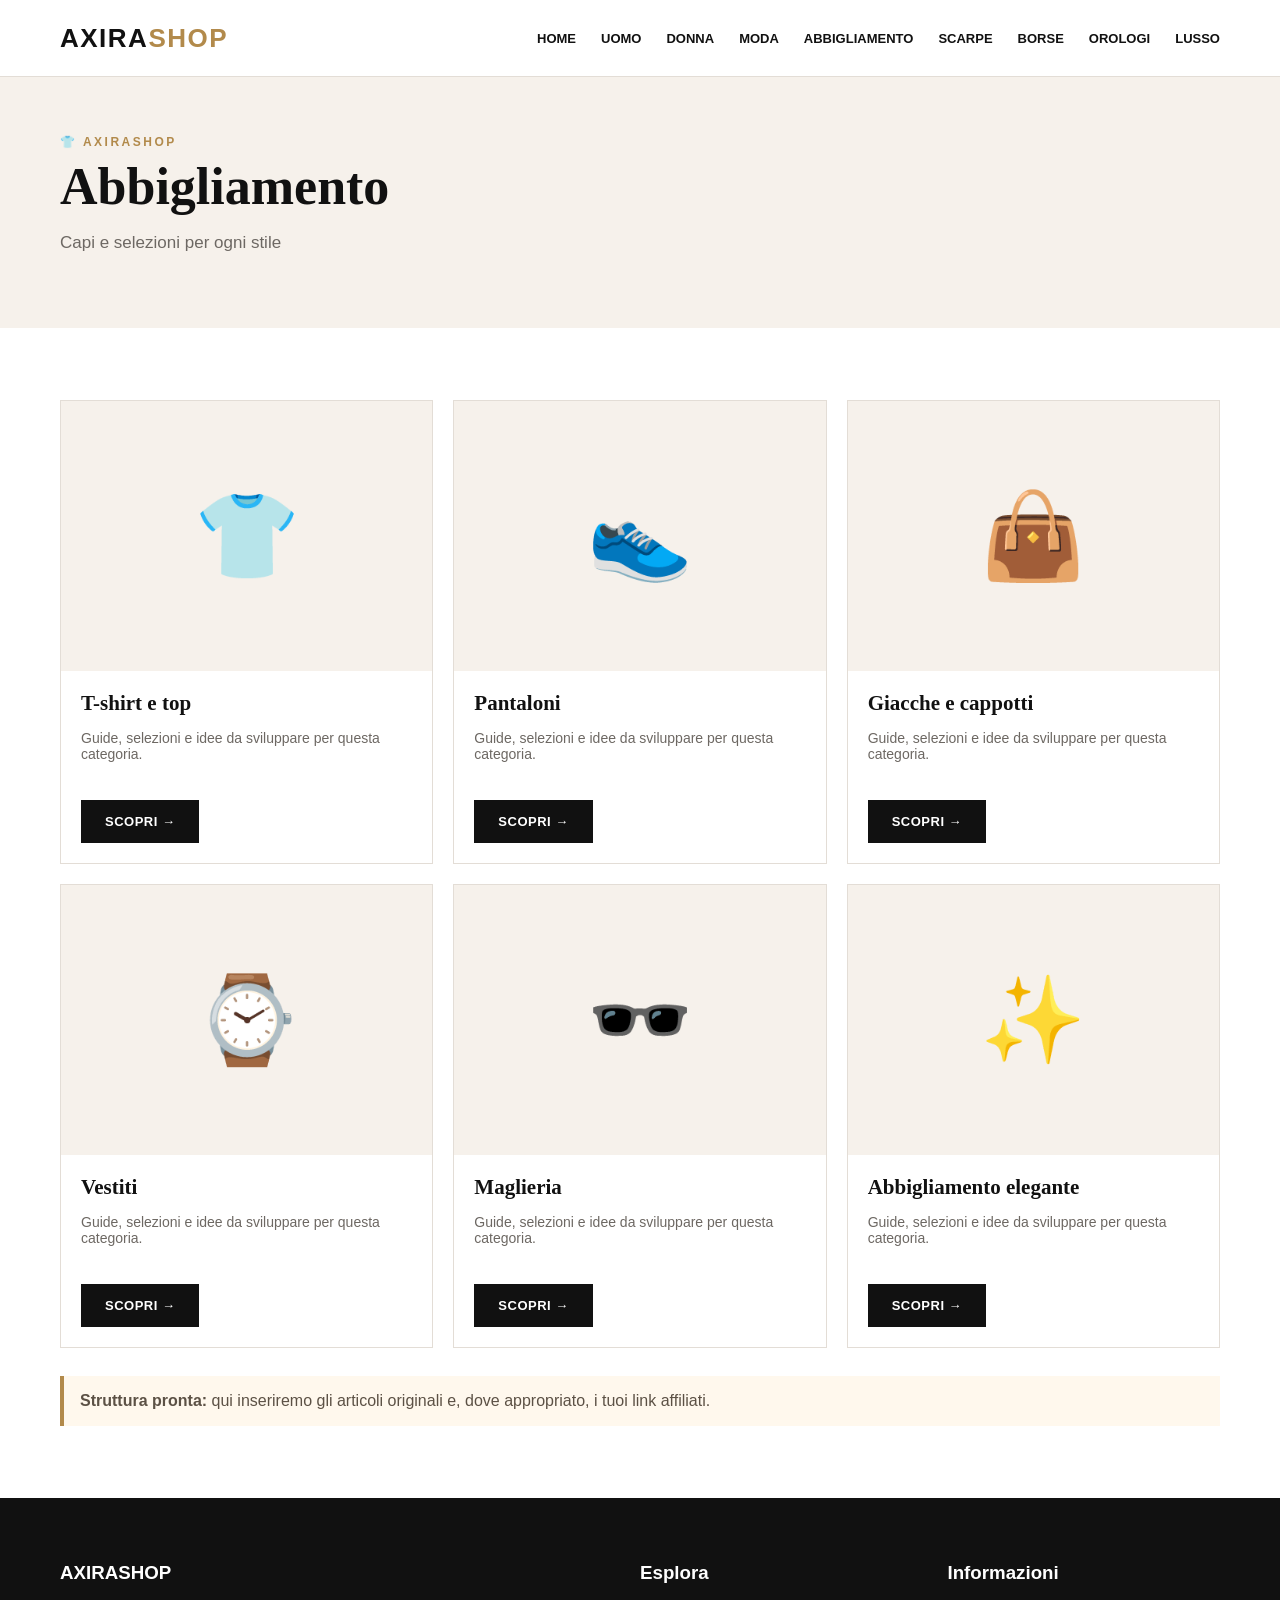
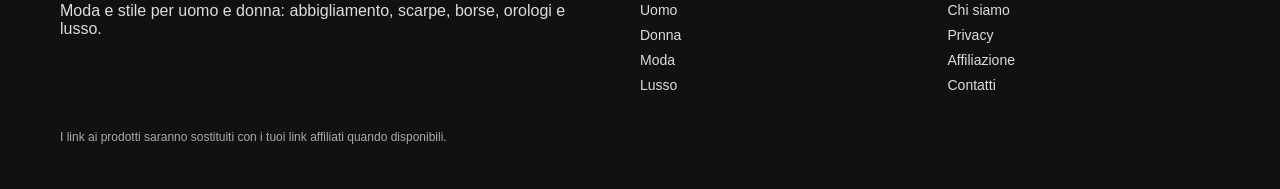
==== abbigliamento.html @ c2051d9a "Add files via upload" ====
<!doctype html><html lang="it"><head><meta charset="utf-8"><meta name="viewport" content="width=device-width,initial-scale=1">
<title>Abbigliamento | AxiraShop</title><meta name="description" content="AxiraShop: moda, abbigliamento, scarpe, borse, orologi e lusso per uomo e donna."><link rel="stylesheet" href="style.css"></head><body>
<header><div class="container nav"><a class="logo" href="index.html">AXIRA<i>SHOP</i></a><nav class="menu"><a href="index.html">Home</a><a href="uomo.html">Uomo</a><a href="donna.html">Donna</a><a href="moda.html">Moda</a><a href="abbigliamento.html">Abbigliamento</a><a href="scarpe.html">Scarpe</a><a href="borse.html">Borse</a><a href="orologi.html">Orologi</a><a href="lusso.html">Lusso</a></nav></div></header>
<section class="pagehero"><div class="container"><div class="eyebrow">👕 AXIRASHOP</div><h1>Abbigliamento</h1><p>Capi e selezioni per ogni stile</p></div></section><section class="section"><div class="container"><div class="grid"><article class="item"><div class="item-img">👕</div><div class="item-body"><h3>T-shirt e top</h3><p>Guide, selezioni e idee da sviluppare per questa categoria.</p><a class="btn" href="articolo.html">Scopri →</a></div></article><article class="item"><div class="item-img">👟</div><div class="item-body"><h3>Pantaloni</h3><p>Guide, selezioni e idee da sviluppare per questa categoria.</p><a class="btn" href="articolo.html">Scopri →</a></div></article><article class="item"><div class="item-img">👜</div><div class="item-body"><h3>Giacche e cappotti</h3><p>Guide, selezioni e idee da sviluppare per questa categoria.</p><a class="btn" href="articolo.html">Scopri →</a></div></article><article class="item"><div class="item-img">⌚</div><div class="item-body"><h3>Vestiti</h3><p>Guide, selezioni e idee da sviluppare per questa categoria.</p><a class="btn" href="articolo.html">Scopri →</a></div></article><article class="item"><div class="item-img">🕶️</div><div class="item-body"><h3>Maglieria</h3><p>Guide, selezioni e idee da sviluppare per questa categoria.</p><a class="btn" href="articolo.html">Scopri →</a></div></article><article class="item"><div class="item-img">✨</div><div class="item-body"><h3>Abbigliamento elegante</h3><p>Guide, selezioni e idee da sviluppare per questa categoria.</p><a class="btn" href="articolo.html">Scopri →</a></div></article></div><div class="note"><strong>Struttura pronta:</strong> qui inseriremo gli articoli originali e, dove appropriato, i tuoi link affiliati.</div></div></section><footer><div class="container foot"><div><h3>AXIRASHOP</h3><p>Moda e stile per uomo e donna: abbigliamento, scarpe, borse, orologi e lusso.</p></div><div><h3>Esplora</h3><a href="uomo.html">Uomo</a><a href="donna.html">Donna</a><a href="moda.html">Moda</a><a href="lusso.html">Lusso</a></div><div><h3>Informazioni</h3><a href="chi-siamo.html">Chi siamo</a><a href="privacy.html">Privacy</a><a href="disclosure.html">Affiliazione</a><a href="contatti.html">Contatti</a></div></div><div class="container small">I link ai prodotti saranno sostituiti con i tuoi link affiliati quando disponibili.</div></footer></body></html>
---- style.css ----
:root{--black:#111;--cream:#f6f1eb;--taupe:#d9cdc1;--gold:#b28a4b;--gray:#6d6863;--white:#fff;--line:#e3ddd6}
*{box-sizing:border-box}html{scroll-behavior:smooth}body{margin:0;font-family:Arial,Helvetica,sans-serif;color:var(--black);background:#fff}a{text-decoration:none;color:inherit}.container{width:min(1160px,92%);margin:auto}
header{position:sticky;top:0;z-index:30;background:#fff;border-bottom:1px solid var(--line)}.nav{min-height:76px;display:flex;align-items:center;justify-content:space-between;gap:25px}.logo{font-size:26px;font-weight:900;letter-spacing:1.5px}.logo i{font-style:normal;color:var(--gold)}
.menu{display:flex;gap:25px;font-size:13px;font-weight:800;text-transform:uppercase;flex-wrap:wrap}.menu a:hover{color:var(--gold)}
.hero{background:var(--cream);padding:80px 0}.hero-grid{display:grid;grid-template-columns:1fr 1fr;gap:45px;align-items:center}.eyebrow{font-size:12px;letter-spacing:2.5px;font-weight:800;color:var(--gold);text-transform:uppercase}.hero h1{font-family:Georgia,serif;font-size:clamp(42px,6vw,74px);line-height:1.02;margin:15px 0 20px}.hero p{font-size:18px;color:var(--gray);max-width:590px;line-height:1.7}.hero-art{height:420px;border-radius:2px;background:linear-gradient(145deg,#ddd1c5,#bca99a);display:grid;place-items:center;font-size:130px}
.btn{display:inline-block;background:var(--black);color:#fff;padding:14px 24px;font-size:13px;font-weight:800;text-transform:uppercase;letter-spacing:.5px;margin-top:12px}.btn:hover{background:var(--gold)}
.section{padding:72px 0}.alt{background:#faf8f5}.title{text-align:center;margin-bottom:40px}.title h2{font-family:Georgia,serif;font-size:36px;margin:0 0 8px}.title p{color:var(--gray)}
.gender{display:grid;grid-template-columns:1fr 1fr;gap:24px}.gender-card{min-height:310px;padding:38px;display:flex;flex-direction:column;justify-content:flex-end}.men{background:#dfe3e5}.women{background:#eadbd5}.gender-card h3{font-family:Georgia,serif;font-size:42px;margin:8px 0}.gender-card p{color:#555;max-width:420px}
.cats{display:grid;grid-template-columns:repeat(3,1fr);gap:20px}.cat{border:1px solid var(--line);min-height:210px;padding:28px;display:flex;flex-direction:column;justify-content:flex-end}.cat .icon{font-size:42px;margin-bottom:auto}.cat h3{font-family:Georgia,serif;font-size:24px;margin:0 0 6px}.cat p{font-size:13px;color:var(--gray);margin:0}
.featured{display:grid;grid-template-columns:repeat(3,1fr);gap:20px}.item{border:1px solid var(--line);background:#fff}.item-img{height:270px;background:var(--cream);display:grid;place-items:center;font-size:85px}.item-body{padding:20px}.item h3{font-family:Georgia,serif;margin:0 0 8px;font-size:21px}.item p{font-size:14px;color:var(--gray);min-height:44px}
.pagehero{background:var(--cream);padding:58px 0}.pagehero h1{font-family:Georgia,serif;font-size:52px;margin:8px 0}.pagehero p{color:var(--gray);font-size:17px}.grid{display:grid;grid-template-columns:repeat(3,1fr);gap:20px}.note{background:#fff8ed;border-left:4px solid var(--gold);padding:16px;margin-top:28px;color:#5c5145}
.article{max-width:820px;margin:auto}.article h2{font-family:Georgia,serif;font-size:30px;margin-top:38px}.article p,.article li{font-size:17px;line-height:1.75;color:#3f3b37}
footer{background:#111;color:#ddd;padding:45px 0}.foot{display:grid;grid-template-columns:2fr 1fr 1fr;gap:35px}.foot h3{color:#fff}.foot a{display:block;margin:9px 0;font-size:14px}.small{font-size:12px;color:#aaa;margin-top:28px}
@media(max-width:850px){.nav{padding:16px 0;align-items:flex-start;flex-direction:column}.hero-grid,.gender,.foot{grid-template-columns:1fr}.cats,.featured,.grid{grid-template-columns:1fr 1fr}.hero-art{height:300px}}
@media(max-width:520px){.cats,.featured,.grid{grid-template-columns:1fr}}
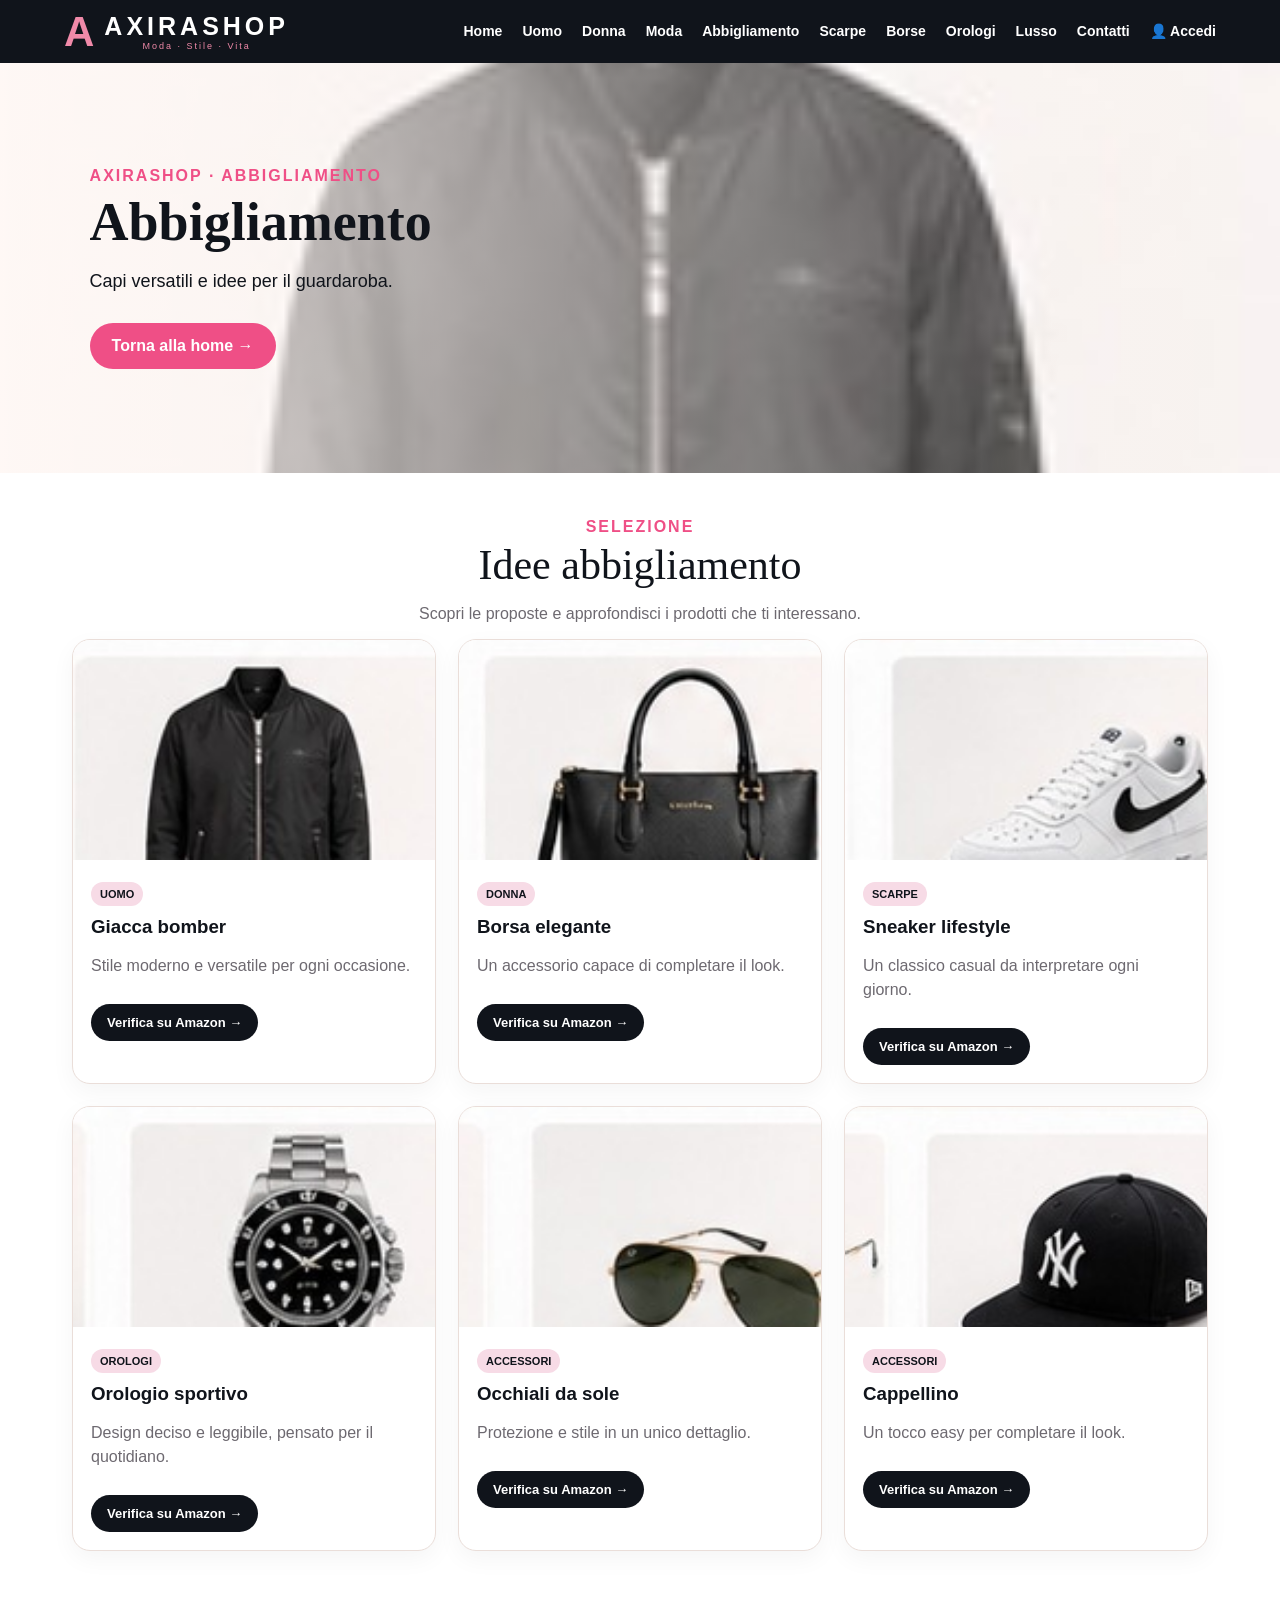
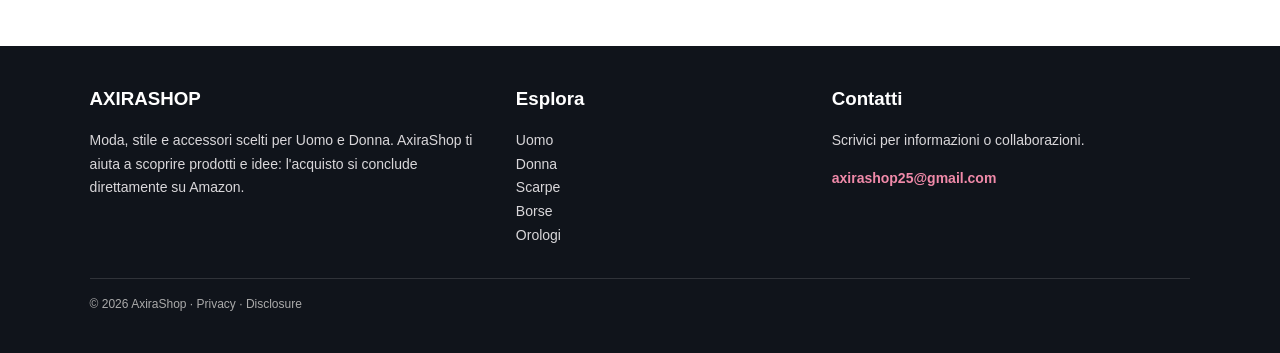
==== commit 4d46d75c: "Add files via upload" ====
--- a/abbigliamento.html
+++ b/abbigliamento.html
@@ -1,4 +1,11 @@
 <!doctype html><html lang="it"><head><meta charset="utf-8"><meta name="viewport" content="width=device-width,initial-scale=1">
-<title>Abbigliamento | AxiraShop</title><meta name="description" content="AxiraShop: moda, abbigliamento, scarpe, borse, orologi e lusso per uomo e donna."><link rel="stylesheet" href="style.css"></head><body>
-<header><div class="container nav"><a class="logo" href="index.html">AXIRA<i>SHOP</i></a><nav class="menu"><a href="index.html">Home</a><a href="uomo.html">Uomo</a><a href="donna.html">Donna</a><a href="moda.html">Moda</a><a href="abbigliamento.html">Abbigliamento</a><a href="scarpe.html">Scarpe</a><a href="borse.html">Borse</a><a href="orologi.html">Orologi</a><a href="lusso.html">Lusso</a></nav></div></header>
-<section class="pagehero"><div class="container"><div class="eyebrow">👕 AXIRASHOP</div><h1>Abbigliamento</h1><p>Capi e selezioni per ogni stile</p></div></section><section class="section"><div class="container"><div class="grid"><article class="item"><div class="item-img">👕</div><div class="item-body"><h3>T-shirt e top</h3><p>Guide, selezioni e idee da sviluppare per questa categoria.</p><a class="btn" href="articolo.html">Scopri →</a></div></article><article class="item"><div class="item-img">👟</div><div class="item-body"><h3>Pantaloni</h3><p>Guide, selezioni e idee da sviluppare per questa categoria.</p><a class="btn" href="articolo.html">Scopri →</a></div></article><article class="item"><div class="item-img">👜</div><div class="item-body"><h3>Giacche e cappotti</h3><p>Guide, selezioni e idee da sviluppare per questa categoria.</p><a class="btn" href="articolo.html">Scopri →</a></div></article><article class="item"><div class="item-img">⌚</div><div class="item-body"><h3>Vestiti</h3><p>Guide, selezioni e idee da sviluppare per questa categoria.</p><a class="btn" href="articolo.html">Scopri →</a></div></article><article class="item"><div class="item-img">🕶️</div><div class="item-body"><h3>Maglieria</h3><p>Guide, selezioni e idee da sviluppare per questa categoria.</p><a class="btn" href="articolo.html">Scopri →</a></div></article><article class="item"><div class="item-img">✨</div><div class="item-body"><h3>Abbigliamento elegante</h3><p>Guide, selezioni e idee da sviluppare per questa categoria.</p><a class="btn" href="articolo.html">Scopri →</a></div></article></div><div class="note"><strong>Struttura pronta:</strong> qui inseriremo gli articoli originali e, dove appropriato, i tuoi link affiliati.</div></div></section><footer><div class="container foot"><div><h3>AXIRASHOP</h3><p>Moda e stile per uomo e donna: abbigliamento, scarpe, borse, orologi e lusso.</p></div><div><h3>Esplora</h3><a href="uomo.html">Uomo</a><a href="donna.html">Donna</a><a href="moda.html">Moda</a><a href="lusso.html">Lusso</a></div><div><h3>Informazioni</h3><a href="chi-siamo.html">Chi siamo</a><a href="privacy.html">Privacy</a><a href="disclosure.html">Affiliazione</a><a href="contatti.html">Contatti</a></div></div><div class="container small">I link ai prodotti saranno sostituiti con i tuoi link affiliati quando disponibili.</div></footer></body></html>
+<title>Abbigliamento — AxiraShop</title><link rel="stylesheet" href="style.css"></head><body><header class="top"><a class="logo" href="index.html"><span class="logo-mark">A</span><span><b>AXIRASHOP</b><small>Moda · Stile · Vita</small></span></a><nav>
+<a href="index.html">Home</a><a href="uomo.html">Uomo</a><a href="donna.html">Donna</a>
+<a href="moda.html">Moda</a><a href="abbigliamento.html">Abbigliamento</a><a href="scarpe.html">Scarpe</a>
+<a href="borse.html">Borse</a><a href="orologi.html">Orologi</a><a href="lusso.html">Lusso</a>
+<a href="contatti.html">Contatti</a><a href="account.html" class="account-link">👤 Accedi</a></nav></header>
+<section class="hero" style="background-image:linear-gradient(90deg,#fff8f5ee,#fff8f500),url('images/prodotto1.jpg')"><div class="hero-copy"><div class="eyebrow">AxiraShop · Abbigliamento</div><h1>Abbigliamento</h1><p>Capi versatili e idee per il guardaroba.</p><a class="btn" href="index.html">Torna alla home →</a></div></section>
+<div class="wrap"><div class="title"><div class="eyebrow">Selezione</div><h2>Idee abbigliamento</h2><p>Scopri le proposte e approfondisci i prodotti che ti interessano.</p></div><div class="products"><article class="card"><img src="images/prodotto1.jpg" alt="Giacca bomber"><div class="pad"><span class="tag">UOMO</span><h3>Giacca bomber</h3><p>Stile moderno e versatile per ogni occasione.</p><a class="btn" href="articolo.html">Verifica su Amazon →</a></div></article><article class="card"><img src="images/prodotto2.jpg" alt="Borsa elegante"><div class="pad"><span class="tag">DONNA</span><h3>Borsa elegante</h3><p>Un accessorio capace di completare il look.</p><a class="btn" href="articolo.html">Verifica su Amazon →</a></div></article><article class="card"><img src="images/prodotto3.jpg" alt="Sneaker lifestyle"><div class="pad"><span class="tag">SCARPE</span><h3>Sneaker lifestyle</h3><p>Un classico casual da interpretare ogni giorno.</p><a class="btn" href="articolo.html">Verifica su Amazon →</a></div></article><article class="card"><img src="images/prodotto4.jpg" alt="Orologio sportivo"><div class="pad"><span class="tag">OROLOGI</span><h3>Orologio sportivo</h3><p>Design deciso e leggibile, pensato per il quotidiano.</p><a class="btn" href="articolo.html">Verifica su Amazon →</a></div></article><article class="card"><img src="images/prodotto5.jpg" alt="Occhiali da sole"><div class="pad"><span class="tag">ACCESSORI</span><h3>Occhiali da sole</h3><p>Protezione e stile in un unico dettaglio.</p><a class="btn" href="articolo.html">Verifica su Amazon →</a></div></article><article class="card"><img src="images/prodotto6.jpg" alt="Cappellino"><div class="pad"><span class="tag">ACCESSORI</span><h3>Cappellino</h3><p>Un tocco easy per completare il look.</p><a class="btn" href="articolo.html">Verifica su Amazon →</a></div></article></div></div><footer><div class="foot"><div><h3>AXIRASHOP</h3><p>Moda, stile e accessori scelti per Uomo e Donna. AxiraShop ti aiuta a scoprire prodotti e idee: l'acquisto si conclude direttamente su Amazon.</p></div>
+<div><h3>Esplora</h3><a href="uomo.html">Uomo</a><br><a href="donna.html">Donna</a><br><a href="scarpe.html">Scarpe</a><br><a href="borse.html">Borse</a><br><a href="orologi.html">Orologi</a></div>
+<div><h3>Contatti</h3><p>Scrivici per informazioni o collaborazioni.</p><a class="mail" href="mailto:axirashop25@gmail.com">axirashop25@gmail.com</a></div></div>
+<div class="copy">© 2026 AxiraShop · <a href="privacy.html">Privacy</a> · <a href="disclosure.html">Disclosure</a></div></footer></body></html>
--- a/style.css
+++ b/style.css
@@ -1,15 +1,40 @@
-:root{--black:#111;--cream:#f6f1eb;--taupe:#d9cdc1;--gold:#b28a4b;--gray:#6d6863;--white:#fff;--line:#e3ddd6}
-*{box-sizing:border-box}html{scroll-behavior:smooth}body{margin:0;font-family:Arial,Helvetica,sans-serif;color:var(--black);background:#fff}a{text-decoration:none;color:inherit}.container{width:min(1160px,92%);margin:auto}
-header{position:sticky;top:0;z-index:30;background:#fff;border-bottom:1px solid var(--line)}.nav{min-height:76px;display:flex;align-items:center;justify-content:space-between;gap:25px}.logo{font-size:26px;font-weight:900;letter-spacing:1.5px}.logo i{font-style:normal;color:var(--gold)}
-.menu{display:flex;gap:25px;font-size:13px;font-weight:800;text-transform:uppercase;flex-wrap:wrap}.menu a:hover{color:var(--gold)}
-.hero{background:var(--cream);padding:80px 0}.hero-grid{display:grid;grid-template-columns:1fr 1fr;gap:45px;align-items:center}.eyebrow{font-size:12px;letter-spacing:2.5px;font-weight:800;color:var(--gold);text-transform:uppercase}.hero h1{font-family:Georgia,serif;font-size:clamp(42px,6vw,74px);line-height:1.02;margin:15px 0 20px}.hero p{font-size:18px;color:var(--gray);max-width:590px;line-height:1.7}.hero-art{height:420px;border-radius:2px;background:linear-gradient(145deg,#ddd1c5,#bca99a);display:grid;place-items:center;font-size:130px}
-.btn{display:inline-block;background:var(--black);color:#fff;padding:14px 24px;font-size:13px;font-weight:800;text-transform:uppercase;letter-spacing:.5px;margin-top:12px}.btn:hover{background:var(--gold)}
-.section{padding:72px 0}.alt{background:#faf8f5}.title{text-align:center;margin-bottom:40px}.title h2{font-family:Georgia,serif;font-size:36px;margin:0 0 8px}.title p{color:var(--gray)}
-.gender{display:grid;grid-template-columns:1fr 1fr;gap:24px}.gender-card{min-height:310px;padding:38px;display:flex;flex-direction:column;justify-content:flex-end}.men{background:#dfe3e5}.women{background:#eadbd5}.gender-card h3{font-family:Georgia,serif;font-size:42px;margin:8px 0}.gender-card p{color:#555;max-width:420px}
-.cats{display:grid;grid-template-columns:repeat(3,1fr);gap:20px}.cat{border:1px solid var(--line);min-height:210px;padding:28px;display:flex;flex-direction:column;justify-content:flex-end}.cat .icon{font-size:42px;margin-bottom:auto}.cat h3{font-family:Georgia,serif;font-size:24px;margin:0 0 6px}.cat p{font-size:13px;color:var(--gray);margin:0}
-.featured{display:grid;grid-template-columns:repeat(3,1fr);gap:20px}.item{border:1px solid var(--line);background:#fff}.item-img{height:270px;background:var(--cream);display:grid;place-items:center;font-size:85px}.item-body{padding:20px}.item h3{font-family:Georgia,serif;margin:0 0 8px;font-size:21px}.item p{font-size:14px;color:var(--gray);min-height:44px}
-.pagehero{background:var(--cream);padding:58px 0}.pagehero h1{font-family:Georgia,serif;font-size:52px;margin:8px 0}.pagehero p{color:var(--gray);font-size:17px}.grid{display:grid;grid-template-columns:repeat(3,1fr);gap:20px}.note{background:#fff8ed;border-left:4px solid var(--gold);padding:16px;margin-top:28px;color:#5c5145}
-.article{max-width:820px;margin:auto}.article h2{font-family:Georgia,serif;font-size:30px;margin-top:38px}.article p,.article li{font-size:17px;line-height:1.75;color:#3f3b37}
-footer{background:#111;color:#ddd;padding:45px 0}.foot{display:grid;grid-template-columns:2fr 1fr 1fr;gap:35px}.foot h3{color:#fff}.foot a{display:block;margin:9px 0;font-size:14px}.small{font-size:12px;color:#aaa;margin-top:28px}
-@media(max-width:850px){.nav{padding:16px 0;align-items:flex-start;flex-direction:column}.hero-grid,.gender,.foot{grid-template-columns:1fr}.cats,.featured,.grid{grid-template-columns:1fr 1fr}.hero-art{height:300px}}
-@media(max-width:520px){.cats,.featured,.grid{grid-template-columns:1fr}}
+
+:root{--ink:#10141b;--pink:#ef4f86;--cream:#fff8f5;--line:#eaded9;--muted:#6d6970}
+*{box-sizing:border-box} body{margin:0;font-family:Arial,Helvetica,sans-serif;color:var(--ink);background:#fff}
+a{text-decoration:none;color:inherit}.top{background:var(--ink);color:#fff;padding:12px 5%;display:flex;align-items:center;gap:28px;position:sticky;top:0;z-index:10}
+.logo{display:flex;align-items:center;gap:10px;margin-right:auto}.logo-mark{font-size:42px;font-weight:900;color:#f08aa9;line-height:.8}.logo b{font-size:25px;letter-spacing:4px}.logo small{display:block;color:#f08aa9;letter-spacing:2px;text-align:center;font-size:9px}
+nav{display:flex;gap:20px;flex-wrap:wrap;font-weight:700;font-size:14px}nav a{padding:9px 0;border-bottom:2px solid transparent}nav a:hover{border-color:var(--pink)}
+.hero{min-height:410px;background-size:cover;background-position:center;display:flex;align-items:center;padding:55px 7%}.hero-copy{max-width:520px}.eyebrow{color:var(--pink);font-weight:800;text-transform:uppercase;letter-spacing:2px}.hero h1{font-family:Georgia,serif;font-size:54px;line-height:1;margin:10px 0}.hero p{font-size:18px;line-height:1.6}.btn{display:inline-block;background:var(--pink);color:#fff;padding:14px 22px;border-radius:30px;font-weight:800;margin-top:10px}
+.wrap{max-width:1180px;margin:auto;padding:45px 22px}.title{text-align:center}.title h2{font:42px Georgia,serif;margin:5px 0}.title p{color:var(--muted)}
+.cats{display:grid;grid-template-columns:repeat(6,1fr);gap:18px;margin-top:30px}.cat{text-align:center}.cat img{width:125px;height:125px;object-fit:cover;border-radius:50%;box-shadow:0 8px 24px #0001}.cat h3{margin:12px 0 5px}.cat p{margin:0;color:var(--muted);font-size:13px}
+.feature{background-size:cover;background-position:center;min-height:260px;color:#fff;border-radius:24px;display:flex;align-items:center;padding:40px;margin:30px 0}.feature div{max-width:480px}.feature h2{font:40px Georgia,serif;margin:5px 0}.feature p{line-height:1.6}
+.products{display:grid;grid-template-columns:repeat(3,1fr);gap:22px}.card{border:1px solid var(--line);border-radius:18px;overflow:hidden;background:#fff;box-shadow:0 8px 25px #0000000b}.card img{width:100%;height:220px;object-fit:cover}.card .pad{padding:18px}.tag{display:inline-block;font-size:11px;font-weight:900;padding:6px 9px;background:#f7dbe6;border-radius:20px}.card h3{margin:10px 0 6px}.card p{color:var(--muted);line-height:1.5}.card .btn{background:var(--ink);padding:11px 16px;font-size:13px}
+footer{background:var(--ink);color:#fff;margin-top:50px;padding:42px 7%}.foot{display:grid;grid-template-columns:1.4fr 1fr 1.3fr;gap:40px}.foot h3{margin-top:0}.foot p,.foot a{color:#d9d7da;line-height:1.7;font-size:14px}.mail{color:#f08aa9!important;font-weight:800}.copy{border-top:1px solid #ffffff22;margin-top:30px;padding-top:18px;color:#aaa;font-size:12px}
+@media(max-width:900px){nav{display:none}.cats{grid-template-columns:repeat(3,1fr)}.products{grid-template-columns:repeat(2,1fr)}.hero h1{font-size:42px}}
+@media(max-width:600px){.cats,.products{grid-template-columns:1fr}.hero{min-height:520px}.hero h1{font-size:38px}.foot{grid-template-columns:1fr}}
+
+
+/* AxiraShop account interface */
+.account-wrap{max-width:520px;margin:70px auto;padding:0 20px}
+.account-card{background:#fff;border:1px solid #e8e1dc;border-radius:18px;padding:34px;box-shadow:0 18px 50px rgba(0,0,0,.08)}
+.account-tabs{display:flex;gap:8px;margin-bottom:26px;background:#f6f2ef;padding:5px;border-radius:12px}
+.account-tab{flex:1;border:0;background:transparent;padding:12px;border-radius:9px;font-weight:700;cursor:pointer}
+.account-tab.active{background:#111;color:#fff}
+.account-title{font-family:Georgia,serif;font-size:34px;margin:0 0 8px}
+.account-subtitle{color:#6f6863;margin:0 0 25px;line-height:1.5}
+.account-form{display:grid;gap:14px}
+.account-form label{font-size:13px;font-weight:700}
+.account-form input{width:100%;box-sizing:border-box;padding:14px 15px;border:1px solid #d9d1cb;border-radius:10px;font:inherit;background:#fff}
+.account-form input:focus{outline:2px solid #e8b6c8;border-color:#c989a2}
+.password-row{position:relative}
+.password-row input{padding-right:90px}
+.password-toggle{position:absolute;right:8px;top:8px;height:40px;border:0;background:transparent;font-size:12px;font-weight:700;cursor:pointer}
+.account-main-btn{border:0;border-radius:10px;background:#111;color:#fff;padding:14px 18px;font-weight:800;cursor:pointer;margin-top:5px}
+.account-divider{display:flex;align-items:center;gap:12px;margin:22px 0;color:#918983;font-size:12px}
+.account-divider:before,.account-divider:after{content:"";height:1px;background:#e5ddd7;flex:1}
+.social-buttons{display:grid;gap:10px}
+.social-btn{border:1px solid #d9d1cb;background:#fff;border-radius:10px;padding:13px 15px;font-weight:700;cursor:pointer;text-align:center}
+.social-btn:hover{background:#f8f5f2}
+.account-note{font-size:11px;color:#8a817b;text-align:center;margin-top:18px;line-height:1.5}
+.account-link{font-weight:700}
+@media(max-width:600px){.account-wrap{margin:35px auto}.account-card{padding:24px}.account-title{font-size:29px}}
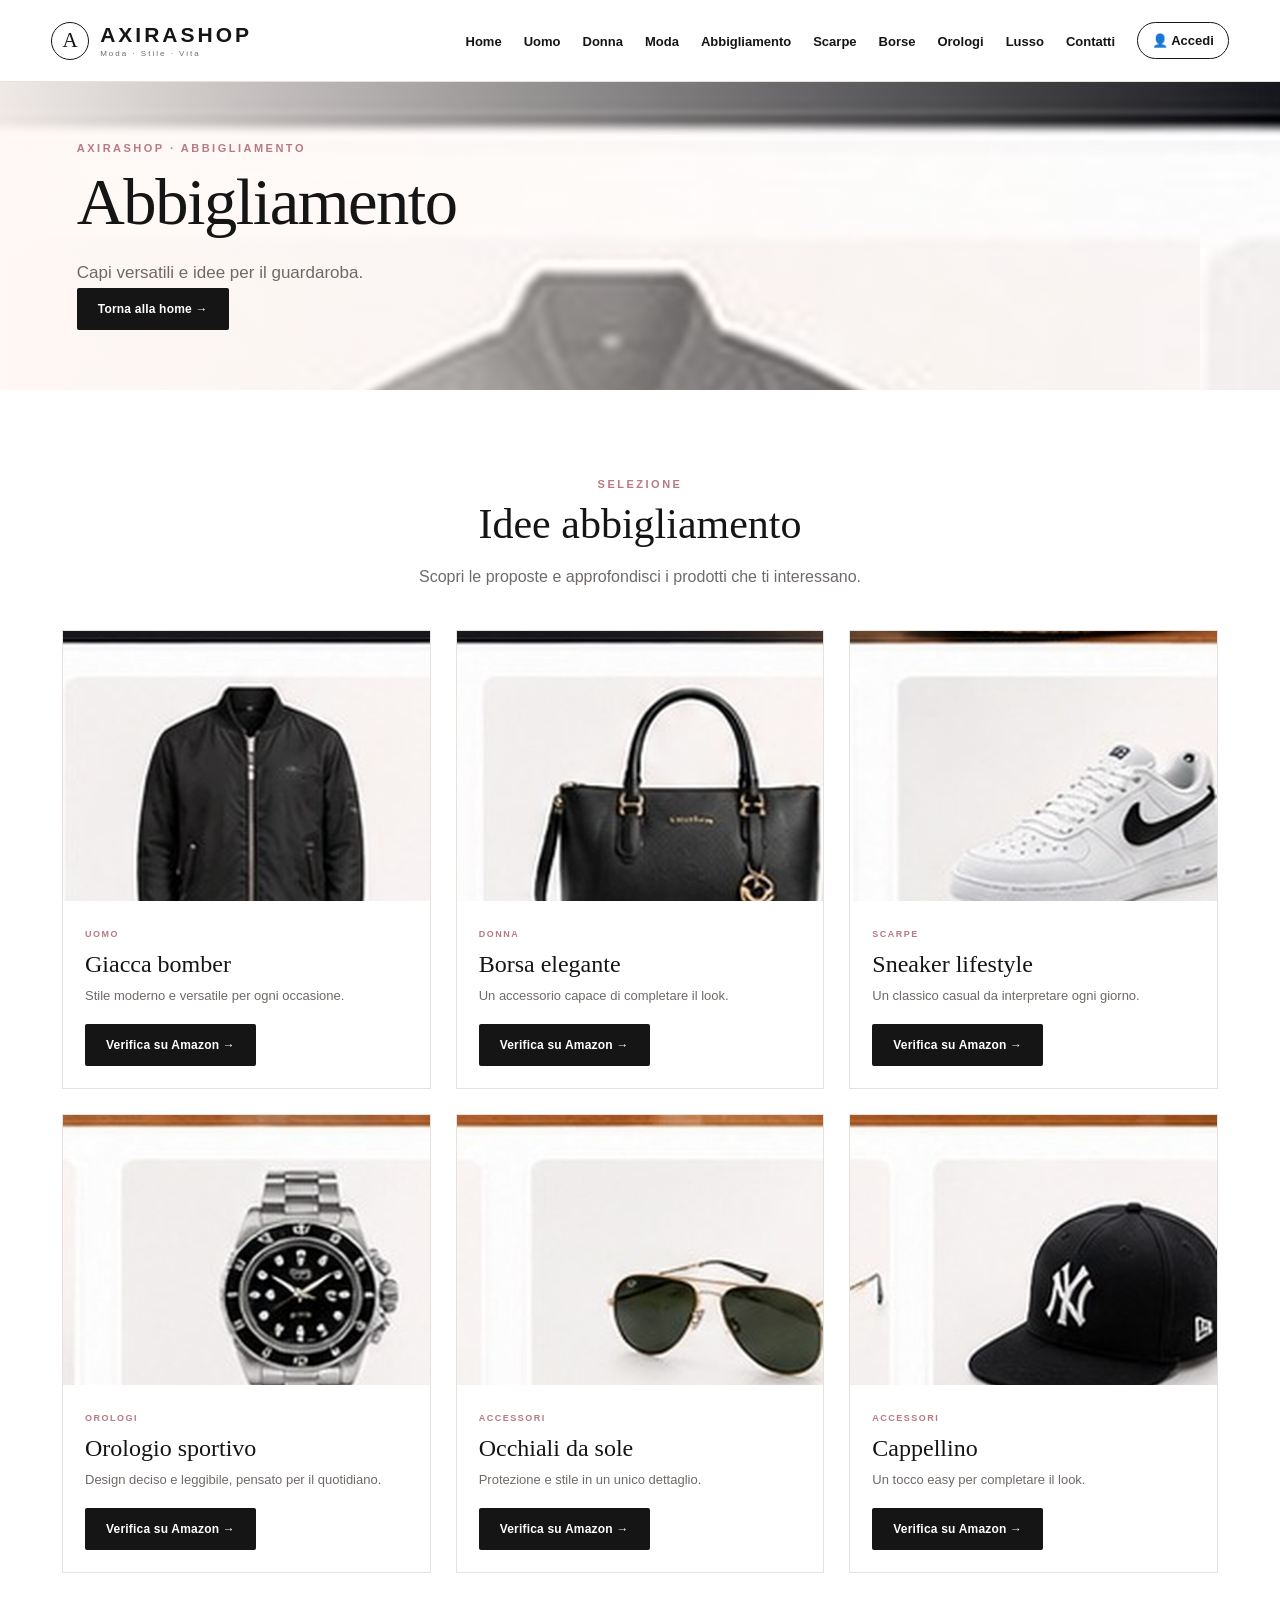
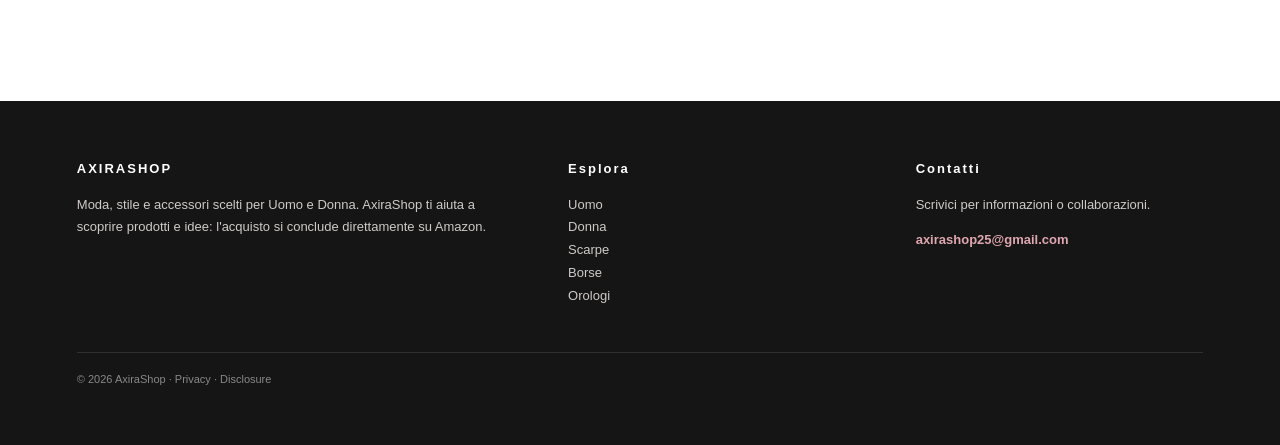
==== commit 6d226b17: "Add files via upload" ====
--- a/abbigliamento.html
+++ b/abbigliamento.html
@@ -1,11 +1,11 @@
 <!doctype html><html lang="it"><head><meta charset="utf-8"><meta name="viewport" content="width=device-width,initial-scale=1">
-<title>Abbigliamento — AxiraShop</title><link rel="stylesheet" href="style.css"></head><body><header class="top"><a class="logo" href="index.html"><span class="logo-mark">A</span><span><b>AXIRASHOP</b><small>Moda · Stile · Vita</small></span></a><nav>
+<title>Abbigliamento — AxiraShop</title><link rel="stylesheet" href="style.css?v=8"></head><body><header class="top"><a class="logo" href="index.html"><span class="logo-mark">A</span><span><b>AXIRASHOP</b><small>Moda · Stile · Vita</small></span></a><nav>
 <a href="index.html">Home</a><a href="uomo.html">Uomo</a><a href="donna.html">Donna</a>
 <a href="moda.html">Moda</a><a href="abbigliamento.html">Abbigliamento</a><a href="scarpe.html">Scarpe</a>
 <a href="borse.html">Borse</a><a href="orologi.html">Orologi</a><a href="lusso.html">Lusso</a>
 <a href="contatti.html">Contatti</a><a href="account.html" class="account-link">👤 Accedi</a></nav></header>
-<section class="hero" style="background-image:linear-gradient(90deg,#fff8f5ee,#fff8f500),url('images/prodotto1.jpg')"><div class="hero-copy"><div class="eyebrow">AxiraShop · Abbigliamento</div><h1>Abbigliamento</h1><p>Capi versatili e idee per il guardaroba.</p><a class="btn" href="index.html">Torna alla home →</a></div></section>
-<div class="wrap"><div class="title"><div class="eyebrow">Selezione</div><h2>Idee abbigliamento</h2><p>Scopri le proposte e approfondisci i prodotti che ti interessano.</p></div><div class="products"><article class="card"><img src="images/prodotto1.jpg" alt="Giacca bomber"><div class="pad"><span class="tag">UOMO</span><h3>Giacca bomber</h3><p>Stile moderno e versatile per ogni occasione.</p><a class="btn" href="articolo.html">Verifica su Amazon →</a></div></article><article class="card"><img src="images/prodotto2.jpg" alt="Borsa elegante"><div class="pad"><span class="tag">DONNA</span><h3>Borsa elegante</h3><p>Un accessorio capace di completare il look.</p><a class="btn" href="articolo.html">Verifica su Amazon →</a></div></article><article class="card"><img src="images/prodotto3.jpg" alt="Sneaker lifestyle"><div class="pad"><span class="tag">SCARPE</span><h3>Sneaker lifestyle</h3><p>Un classico casual da interpretare ogni giorno.</p><a class="btn" href="articolo.html">Verifica su Amazon →</a></div></article><article class="card"><img src="images/prodotto4.jpg" alt="Orologio sportivo"><div class="pad"><span class="tag">OROLOGI</span><h3>Orologio sportivo</h3><p>Design deciso e leggibile, pensato per il quotidiano.</p><a class="btn" href="articolo.html">Verifica su Amazon →</a></div></article><article class="card"><img src="images/prodotto5.jpg" alt="Occhiali da sole"><div class="pad"><span class="tag">ACCESSORI</span><h3>Occhiali da sole</h3><p>Protezione e stile in un unico dettaglio.</p><a class="btn" href="articolo.html">Verifica su Amazon →</a></div></article><article class="card"><img src="images/prodotto6.jpg" alt="Cappellino"><div class="pad"><span class="tag">ACCESSORI</span><h3>Cappellino</h3><p>Un tocco easy per completare il look.</p><a class="btn" href="articolo.html">Verifica su Amazon →</a></div></article></div></div><footer><div class="foot"><div><h3>AXIRASHOP</h3><p>Moda, stile e accessori scelti per Uomo e Donna. AxiraShop ti aiuta a scoprire prodotti e idee: l'acquisto si conclude direttamente su Amazon.</p></div>
+<section class="hero" style="background-image:linear-gradient(90deg,#fff8f5ee,#fff8f500),url('images/prodotto1_hq.jpg')"><div class="hero-copy"><div class="eyebrow">AxiraShop · Abbigliamento</div><h1>Abbigliamento</h1><p>Capi versatili e idee per il guardaroba.</p><a class="btn" href="index.html">Torna alla home →</a></div></section>
+<div class="wrap"><div class="title"><div class="eyebrow">Selezione</div><h2>Idee abbigliamento</h2><p>Scopri le proposte e approfondisci i prodotti che ti interessano.</p></div><div class="products"><article class="card"><img src="images/prodotto1_hq.jpg" alt="Giacca bomber"><div class="pad"><span class="tag">UOMO</span><h3>Giacca bomber</h3><p>Stile moderno e versatile per ogni occasione.</p><a class="btn" href="articolo.html">Verifica su Amazon →</a></div></article><article class="card"><img src="images/prodotto2_hq.jpg" alt="Borsa elegante"><div class="pad"><span class="tag">DONNA</span><h3>Borsa elegante</h3><p>Un accessorio capace di completare il look.</p><a class="btn" href="articolo.html">Verifica su Amazon →</a></div></article><article class="card"><img src="images/prodotto3_hq.jpg" alt="Sneaker lifestyle"><div class="pad"><span class="tag">SCARPE</span><h3>Sneaker lifestyle</h3><p>Un classico casual da interpretare ogni giorno.</p><a class="btn" href="articolo.html">Verifica su Amazon →</a></div></article><article class="card"><img src="images/prodotto4_hq.jpg" alt="Orologio sportivo"><div class="pad"><span class="tag">OROLOGI</span><h3>Orologio sportivo</h3><p>Design deciso e leggibile, pensato per il quotidiano.</p><a class="btn" href="articolo.html">Verifica su Amazon →</a></div></article><article class="card"><img src="images/prodotto5_hq.jpg" alt="Occhiali da sole"><div class="pad"><span class="tag">ACCESSORI</span><h3>Occhiali da sole</h3><p>Protezione e stile in un unico dettaglio.</p><a class="btn" href="articolo.html">Verifica su Amazon →</a></div></article><article class="card"><img src="images/prodotto6_hq.jpg" alt="Cappellino"><div class="pad"><span class="tag">ACCESSORI</span><h3>Cappellino</h3><p>Un tocco easy per completare il look.</p><a class="btn" href="articolo.html">Verifica su Amazon →</a></div></article></div></div><footer><div class="foot"><div><h3>AXIRASHOP</h3><p>Moda, stile e accessori scelti per Uomo e Donna. AxiraShop ti aiuta a scoprire prodotti e idee: l'acquisto si conclude direttamente su Amazon.</p></div>
 <div><h3>Esplora</h3><a href="uomo.html">Uomo</a><br><a href="donna.html">Donna</a><br><a href="scarpe.html">Scarpe</a><br><a href="borse.html">Borse</a><br><a href="orologi.html">Orologi</a></div>
 <div><h3>Contatti</h3><p>Scrivici per informazioni o collaborazioni.</p><a class="mail" href="mailto:axirashop25@gmail.com">axirashop25@gmail.com</a></div></div>
 <div class="copy">© 2026 AxiraShop · <a href="privacy.html">Privacy</a> · <a href="disclosure.html">Disclosure</a></div></footer></body></html>
--- a/style.css
+++ b/style.css
@@ -1,40 +1,58 @@
 
-:root{--ink:#10141b;--pink:#ef4f86;--cream:#fff8f5;--line:#eaded9;--muted:#6d6970}
-*{box-sizing:border-box} body{margin:0;font-family:Arial,Helvetica,sans-serif;color:var(--ink);background:#fff}
-a{text-decoration:none;color:inherit}.top{background:var(--ink);color:#fff;padding:12px 5%;display:flex;align-items:center;gap:28px;position:sticky;top:0;z-index:10}
-.logo{display:flex;align-items:center;gap:10px;margin-right:auto}.logo-mark{font-size:42px;font-weight:900;color:#f08aa9;line-height:.8}.logo b{font-size:25px;letter-spacing:4px}.logo small{display:block;color:#f08aa9;letter-spacing:2px;text-align:center;font-size:9px}
-nav{display:flex;gap:20px;flex-wrap:wrap;font-weight:700;font-size:14px}nav a{padding:9px 0;border-bottom:2px solid transparent}nav a:hover{border-color:var(--pink)}
-.hero{min-height:410px;background-size:cover;background-position:center;display:flex;align-items:center;padding:55px 7%}.hero-copy{max-width:520px}.eyebrow{color:var(--pink);font-weight:800;text-transform:uppercase;letter-spacing:2px}.hero h1{font-family:Georgia,serif;font-size:54px;line-height:1;margin:10px 0}.hero p{font-size:18px;line-height:1.6}.btn{display:inline-block;background:var(--pink);color:#fff;padding:14px 22px;border-radius:30px;font-weight:800;margin-top:10px}
-.wrap{max-width:1180px;margin:auto;padding:45px 22px}.title{text-align:center}.title h2{font:42px Georgia,serif;margin:5px 0}.title p{color:var(--muted)}
-.cats{display:grid;grid-template-columns:repeat(6,1fr);gap:18px;margin-top:30px}.cat{text-align:center}.cat img{width:125px;height:125px;object-fit:cover;border-radius:50%;box-shadow:0 8px 24px #0001}.cat h3{margin:12px 0 5px}.cat p{margin:0;color:var(--muted);font-size:13px}
-.feature{background-size:cover;background-position:center;min-height:260px;color:#fff;border-radius:24px;display:flex;align-items:center;padding:40px;margin:30px 0}.feature div{max-width:480px}.feature h2{font:40px Georgia,serif;margin:5px 0}.feature p{line-height:1.6}
-.products{display:grid;grid-template-columns:repeat(3,1fr);gap:22px}.card{border:1px solid var(--line);border-radius:18px;overflow:hidden;background:#fff;box-shadow:0 8px 25px #0000000b}.card img{width:100%;height:220px;object-fit:cover}.card .pad{padding:18px}.tag{display:inline-block;font-size:11px;font-weight:900;padding:6px 9px;background:#f7dbe6;border-radius:20px}.card h3{margin:10px 0 6px}.card p{color:var(--muted);line-height:1.5}.card .btn{background:var(--ink);padding:11px 16px;font-size:13px}
-footer{background:var(--ink);color:#fff;margin-top:50px;padding:42px 7%}.foot{display:grid;grid-template-columns:1.4fr 1fr 1.3fr;gap:40px}.foot h3{margin-top:0}.foot p,.foot a{color:#d9d7da;line-height:1.7;font-size:14px}.mail{color:#f08aa9!important;font-weight:800}.copy{border-top:1px solid #ffffff22;margin-top:30px;padding-top:18px;color:#aaa;font-size:12px}
-@media(max-width:900px){nav{display:none}.cats{grid-template-columns:repeat(3,1fr)}.products{grid-template-columns:repeat(2,1fr)}.hero h1{font-size:42px}}
-@media(max-width:600px){.cats,.products{grid-template-columns:1fr}.hero{min-height:520px}.hero h1{font-size:38px}.foot{grid-template-columns:1fr}}
-
-
-/* AxiraShop account interface */
-.account-wrap{max-width:520px;margin:70px auto;padding:0 20px}
-.account-card{background:#fff;border:1px solid #e8e1dc;border-radius:18px;padding:34px;box-shadow:0 18px 50px rgba(0,0,0,.08)}
-.account-tabs{display:flex;gap:8px;margin-bottom:26px;background:#f6f2ef;padding:5px;border-radius:12px}
-.account-tab{flex:1;border:0;background:transparent;padding:12px;border-radius:9px;font-weight:700;cursor:pointer}
-.account-tab.active{background:#111;color:#fff}
-.account-title{font-family:Georgia,serif;font-size:34px;margin:0 0 8px}
-.account-subtitle{color:#6f6863;margin:0 0 25px;line-height:1.5}
-.account-form{display:grid;gap:14px}
-.account-form label{font-size:13px;font-weight:700}
-.account-form input{width:100%;box-sizing:border-box;padding:14px 15px;border:1px solid #d9d1cb;border-radius:10px;font:inherit;background:#fff}
-.account-form input:focus{outline:2px solid #e8b6c8;border-color:#c989a2}
-.password-row{position:relative}
-.password-row input{padding-right:90px}
-.password-toggle{position:absolute;right:8px;top:8px;height:40px;border:0;background:transparent;font-size:12px;font-weight:700;cursor:pointer}
-.account-main-btn{border:0;border-radius:10px;background:#111;color:#fff;padding:14px 18px;font-weight:800;cursor:pointer;margin-top:5px}
-.account-divider{display:flex;align-items:center;gap:12px;margin:22px 0;color:#918983;font-size:12px}
-.account-divider:before,.account-divider:after{content:"";height:1px;background:#e5ddd7;flex:1}
-.social-buttons{display:grid;gap:10px}
-.social-btn{border:1px solid #d9d1cb;background:#fff;border-radius:10px;padding:13px 15px;font-weight:700;cursor:pointer;text-align:center}
-.social-btn:hover{background:#f8f5f2}
-.account-note{font-size:11px;color:#8a817b;text-align:center;margin-top:18px;line-height:1.5}
-.account-link{font-weight:700}
-@media(max-width:600px){.account-wrap{margin:35px auto}.account-card{padding:24px}.account-title{font-size:29px}}
+:root{
+  --ink:#151515;--muted:#6f6a67;--cream:#f7f3ef;--soft:#fbfaf8;
+  --line:#e7e1dc;--accent:#b77a83;--white:#fff;--max:1240px;
+}
+*{box-sizing:border-box}
+html{scroll-behavior:smooth}
+body{margin:0;color:var(--ink);background:#fff;font-family:Inter,Arial,Helvetica,sans-serif;-webkit-font-smoothing:antialiased}
+img{max-width:100%;display:block}
+a{text-decoration:none;color:inherit}
+button,input{font:inherit}
+.top{height:82px;background:rgba(255,255,255,.96);border-bottom:1px solid var(--line);display:flex;align-items:center;padding:0 clamp(20px,4vw,64px);gap:30px;position:sticky;top:0;z-index:50;backdrop-filter:blur(12px)}
+.logo{display:flex;align-items:center;gap:11px;margin-right:auto}
+.logo-mark{width:38px;height:38px;border:1.5px solid var(--ink);border-radius:50%;display:grid;place-items:center;font-family:Georgia,serif;font-size:21px}
+.logo b{font-size:21px;letter-spacing:3px;font-weight:800}.logo small{display:block;font-size:8px;letter-spacing:2px;color:var(--muted);margin-top:2px}
+nav{display:flex;align-items:center;gap:22px;font-size:13px;font-weight:700}
+nav a{padding:30px 0 27px;border-bottom:2px solid transparent}
+nav a:hover,nav a[aria-current="page"]{border-color:var(--ink)}
+.account-link{border:1px solid var(--ink)!important;padding:10px 14px!important;border-radius:999px}
+.hero-clean{min-height:590px;display:grid;grid-template-columns:1.02fr .98fr;background:var(--cream);overflow:hidden}
+.hero-photo{min-height:590px;background:#eee8e2;overflow:hidden}
+.hero-photo img{width:100%;height:100%;object-fit:cover;object-position:center}
+.hero-copy{align-self:center;padding:60px clamp(34px,6vw,90px);max-width:700px}
+.eyebrow{font-size:11px;letter-spacing:2.5px;text-transform:uppercase;font-weight:800;color:var(--accent)}
+.hero h1{font-family:Georgia,"Times New Roman",serif;font-size:clamp(45px,5.2vw,72px);line-height:1.02;font-weight:500;margin:14px 0 22px;letter-spacing:-1.5px}
+.hero p{font-size:17px;line-height:1.75;color:var(--muted);max-width:560px;margin:0}
+.hero-actions{display:flex;align-items:center;gap:20px;flex-wrap:wrap;margin-top:30px}
+.btn{display:inline-flex;align-items:center;justify-content:center;background:var(--ink);color:#fff;padding:14px 21px;border-radius:2px;font-size:12px;font-weight:800;letter-spacing:.2px;transition:transform .18s,background .18s}
+.btn:hover{transform:translateY(-2px);background:#333}
+.text-link{font-size:12px;font-weight:800;border-bottom:1px solid var(--ink);padding-bottom:4px}
+.wrap{max-width:var(--max);margin:auto;padding:88px clamp(22px,4vw,42px)}
+.title{text-align:center;max-width:720px;margin:0 auto}.title h2{font-family:Georgia,"Times New Roman",serif;font-size:42px;font-weight:500;margin:10px 0}.title p{color:var(--muted);line-height:1.65}
+.cats{display:grid;grid-template-columns:repeat(6,1fr);gap:18px;margin-top:45px}
+.cat{background:#fff;border:1px solid var(--line);padding:12px 12px 20px;transition:transform .2s,box-shadow .2s}.cat:hover{transform:translateY(-5px);box-shadow:0 15px 35px #00000010}
+.cat img{width:100%;aspect-ratio:1/1;object-fit:cover}.cat h3{font-family:Georgia,serif;font-size:21px;font-weight:500;margin:16px 4px 6px}.cat p{font-size:12px;color:var(--muted);margin:0 4px 12px}.cat span{font-size:11px;font-weight:800;margin-left:4px}
+.feature-clean{display:grid;grid-template-columns:1.2fr .8fr;min-height:340px;background:#f1ece7;border-radius:0;overflow:hidden;margin:90px 0 0}
+.feature-photo{min-height:340px;overflow:hidden}.feature-photo img{width:100%;height:100%;object-fit:cover}
+.feature-copy{align-self:center;padding:55px}.feature-copy h2{font:500 40px Georgia,serif;line-height:1.08;margin:12px 0 15px}.feature-copy p{color:var(--muted);line-height:1.7;margin:0 0 15px}
+.products-title{margin-top:95px}
+.products{display:grid;grid-template-columns:repeat(3,1fr);gap:25px;margin-top:40px}
+.card{border:1px solid var(--line);background:#fff;overflow:hidden;transition:transform .2s,box-shadow .2s}.card:hover{transform:translateY(-4px);box-shadow:0 18px 45px #0000000d}.card img{width:100%;height:270px;object-fit:cover}.card .pad{padding:22px}.tag{display:inline-block;font-size:9px;letter-spacing:1.5px;font-weight:800;color:var(--accent);margin-bottom:8px}.card h3{font-family:Georgia,serif;font-size:24px;font-weight:500;margin:4px 0 8px}.card p{color:var(--muted);line-height:1.6;font-size:13px;margin:0}.card .btn{margin-top:17px}
+footer{background:var(--ink);color:#fff;margin-top:40px;padding:60px clamp(22px,6vw,80px)}.foot{max-width:var(--max);margin:auto;display:grid;grid-template-columns:1.5fr 1fr 1fr;gap:60px}.foot h3{font-size:13px;letter-spacing:2px;margin:0 0 18px}.foot p,.foot a{color:#cfcac7;line-height:1.75;font-size:13px}.mail{color:#e0a7af!important;font-weight:700}.copy{max-width:var(--max);margin:45px auto 0;padding-top:20px;border-top:1px solid #ffffff1c;color:#888;font-size:11px}
+.account-wrap{max-width:520px;margin:70px auto;padding:0 20px;min-height:620px}
+.account-card{background:#fff;border:1px solid var(--line);padding:38px;box-shadow:0 20px 60px #0000000c}
+.account-tabs{display:grid;grid-template-columns:1fr 1fr;gap:4px;margin-bottom:30px;background:#f3efeb;padding:4px}
+.account-tab{border:0;background:transparent;padding:12px;font-weight:800;cursor:pointer}.account-tab.active{background:var(--ink);color:#fff}
+.account-title{font:500 38px Georgia,serif;margin:0 0 8px}.account-subtitle{color:var(--muted);line-height:1.6;margin:0 0 26px}
+.account-form{display:grid;gap:16px}.account-form label{display:block;font-size:11px;font-weight:800;letter-spacing:.5px;margin-bottom:7px}.account-form input{width:100%;padding:14px;border:1px solid #d9d1cb;border-radius:2px;background:#fff}.account-form input:focus{outline:2px solid #ead0d3;border-color:var(--accent)}
+.password-row{position:relative}.password-row input{padding-right:75px}.password-toggle{position:absolute;right:6px;top:6px;height:38px;border:0;background:none;font-size:10px;font-weight:800;cursor:pointer}
+.account-main-btn{width:100%;border:0;background:var(--ink);color:#fff;padding:15px;font-weight:800;cursor:pointer;margin-top:3px}
+.forgot-link{display:block;text-align:right;margin-top:8px;font-size:11px;font-weight:700;text-decoration:underline;cursor:pointer}
+.account-divider{height:1px;background:var(--line);margin:25px 0}
+.account-note{font-size:11px;color:#8b8480;text-align:center;line-height:1.55;margin-top:18px}
+.account-message{display:none;padding:12px 14px;background:#f3efeb;font-size:12px;line-height:1.5;margin-bottom:16px}
+.reset-back{display:inline-block;font-size:11px;font-weight:800;margin-bottom:22px;text-decoration:underline;cursor:pointer}
+@media(max-width:1050px){nav{gap:14px}.cats{grid-template-columns:repeat(3,1fr)}}
+@media(max-width:900px){nav{display:none}.hero-clean{grid-template-columns:1fr}.hero-photo{min-height:430px}.hero-copy{padding:50px 28px 65px}.feature-clean{grid-template-columns:1fr}.feature-copy{padding:40px}.products{grid-template-columns:repeat(2,1fr)}.foot{grid-template-columns:1fr 1fr}}
+@media(max-width:600px){.top{height:72px}.logo b{font-size:18px}.logo small{display:none}.account-link{padding:8px 11px!important}.cats,.products{grid-template-columns:1fr 1fr;gap:12px}.cat{padding:8px 8px 15px}.cat h3{font-size:18px}.cat p{font-size:11px}.hero-photo{min-height:320px}.hero h1{font-size:43px}.feature-copy h2{font-size:32px}.foot{grid-template-columns:1fr}.account-card{padding:24px}.account-title{font-size:31px}}
